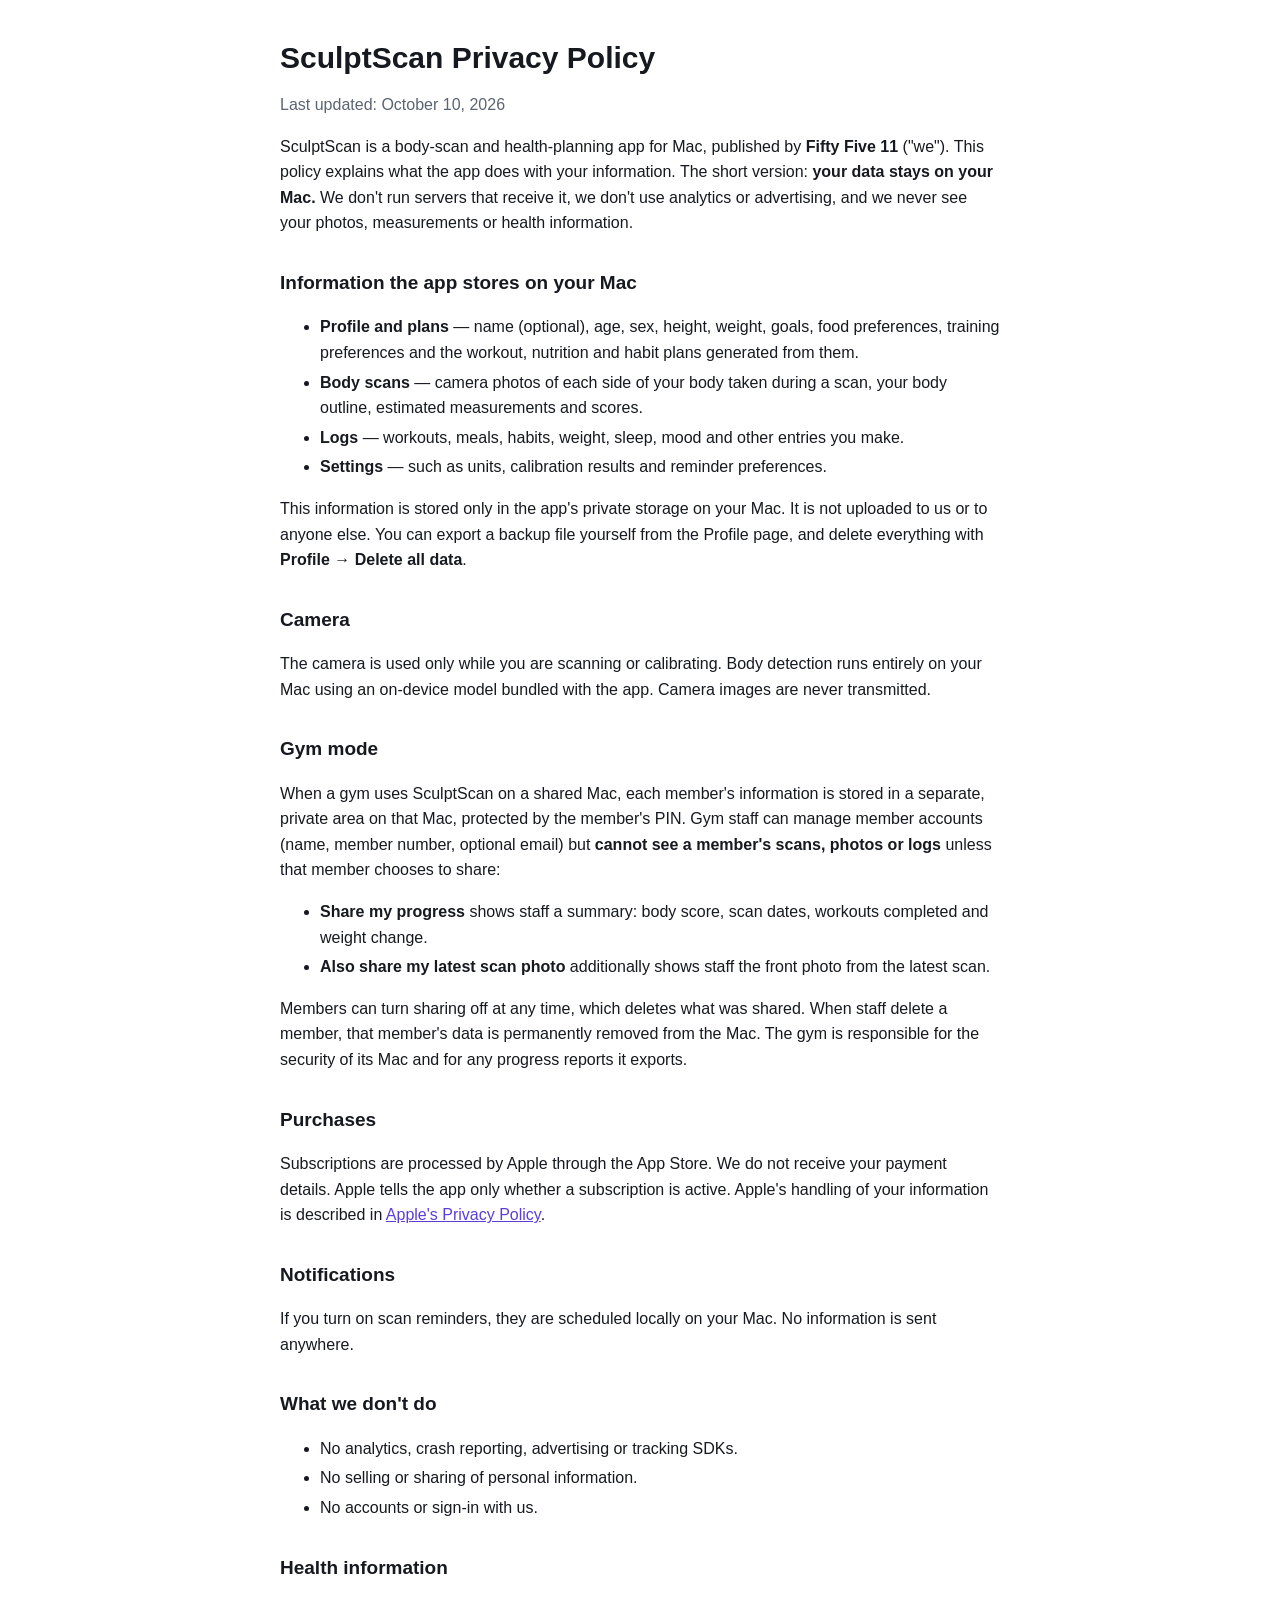
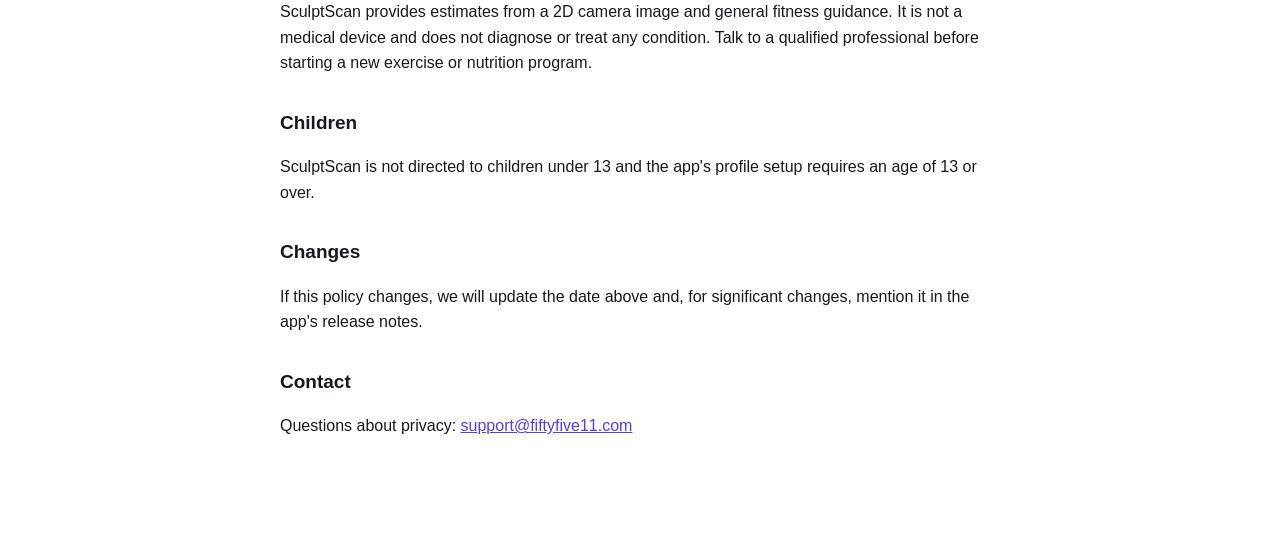
==== privacy.html @ e29a85d4 "SculptScan support and privacy pages" ====
<!doctype html>
<html lang="en">
<head>
  <meta charset="utf-8" />
  <meta name="viewport" content="width=device-width, initial-scale=1" />
  <title>SculptScan Privacy Policy</title>
  <link rel="stylesheet" href="legal.css" />
</head>
<body>
<main>
  <h1>SculptScan Privacy Policy</h1>
  <p class="muted">Last updated: October 10, 2026</p>

  <p>SculptScan is a body-scan and health-planning app for Mac, published by <b>Fifty Five 11</b> ("we").
    This policy explains what the app does with your information. The short version: <b>your data stays on
    your Mac.</b> We don't run servers that receive it, we don't use analytics or advertising, and we never
    see your photos, measurements or health information.</p>

  <h2>Information the app stores on your Mac</h2>
  <ul>
    <li><b>Profile and plans</b> — name (optional), age, sex, height, weight, goals, food preferences,
      training preferences and the workout, nutrition and habit plans generated from them.</li>
    <li><b>Body scans</b> — camera photos of each side of your body taken during a scan, your body outline,
      estimated measurements and scores.</li>
    <li><b>Logs</b> — workouts, meals, habits, weight, sleep, mood and other entries you make.</li>
    <li><b>Settings</b> — such as units, calibration results and reminder preferences.</li>
  </ul>
  <p>This information is stored only in the app's private storage on your Mac. It is not uploaded to us or
    to anyone else. You can export a backup file yourself from the Profile page, and delete everything with
    <b>Profile → Delete all data</b>.</p>

  <h2>Camera</h2>
  <p>The camera is used only while you are scanning or calibrating. Body detection runs entirely on your
    Mac using an on-device model bundled with the app. Camera images are never transmitted.</p>

  <h2>Gym mode</h2>
  <p>When a gym uses SculptScan on a shared Mac, each member's information is stored in a separate, private
    area on that Mac, protected by the member's PIN. Gym staff can manage member accounts (name, member number,
    optional email) but <b>cannot see a member's scans, photos or logs</b> unless that member chooses to share:</p>
  <ul>
    <li><b>Share my progress</b> shows staff a summary: body score, scan dates, workouts completed and weight change.</li>
    <li><b>Also share my latest scan photo</b> additionally shows staff the front photo from the latest scan.</li>
  </ul>
  <p>Members can turn sharing off at any time, which deletes what was shared. When staff delete a member, that
    member's data is permanently removed from the Mac. The gym is responsible for the security of its Mac and
    for any progress reports it exports.</p>

  <h2>Purchases</h2>
  <p>Subscriptions are processed by Apple through the App Store. We do not receive your payment details. Apple
    tells the app only whether a subscription is active. Apple's handling of your information is described in
    <a href="https://www.apple.com/legal/privacy/">Apple's Privacy Policy</a>.</p>

  <h2>Notifications</h2>
  <p>If you turn on scan reminders, they are scheduled locally on your Mac. No information is sent anywhere.</p>

  <h2>What we don't do</h2>
  <ul>
    <li>No analytics, crash reporting, advertising or tracking SDKs.</li>
    <li>No selling or sharing of personal information.</li>
    <li>No accounts or sign-in with us.</li>
  </ul>

  <h2>Health information</h2>
  <p>SculptScan provides estimates from a 2D camera image and general fitness guidance. It is not a medical
    device and does not diagnose or treat any condition. Talk to a qualified professional before starting a new
    exercise or nutrition program.</p>

  <h2>Children</h2>
  <p>SculptScan is not directed to children under 13 and the app's profile setup requires an age of 13 or over.</p>

  <h2>Changes</h2>
  <p>If this policy changes, we will update the date above and, for significant changes, mention it in the
    app's release notes.</p>

  <h2>Contact</h2>
  <p>Questions about privacy: <a href="mailto:support@fiftyfive11.com">support@fiftyfive11.com</a></p>
</main>
</body>
</html>
---- legal.css ----
:root { --bg: #ffffff; --text: #16191f; --muted: #5b6472; --link: #5a3fd6; }
@media (prefers-color-scheme: dark) {
  :root { --bg: #07090d; --text: #e9edf4; --muted: #8b95a7; --link: #a78bff; }
}
body { margin: 0; background: var(--bg); color: var(--text); font: 16px/1.6 -apple-system, BlinkMacSystemFont, "Segoe UI", Inter, sans-serif; }
main { max-width: 720px; margin: 0 auto; padding: 40px 16px 80px; }
h1 { font-size: 30px; line-height: 1.2; margin: 0 0 8px; }
h2 { font-size: 19px; margin: 32px 0 8px; }
.muted { color: var(--muted); }
a { color: var(--link); }
li { margin: 4px 0; }
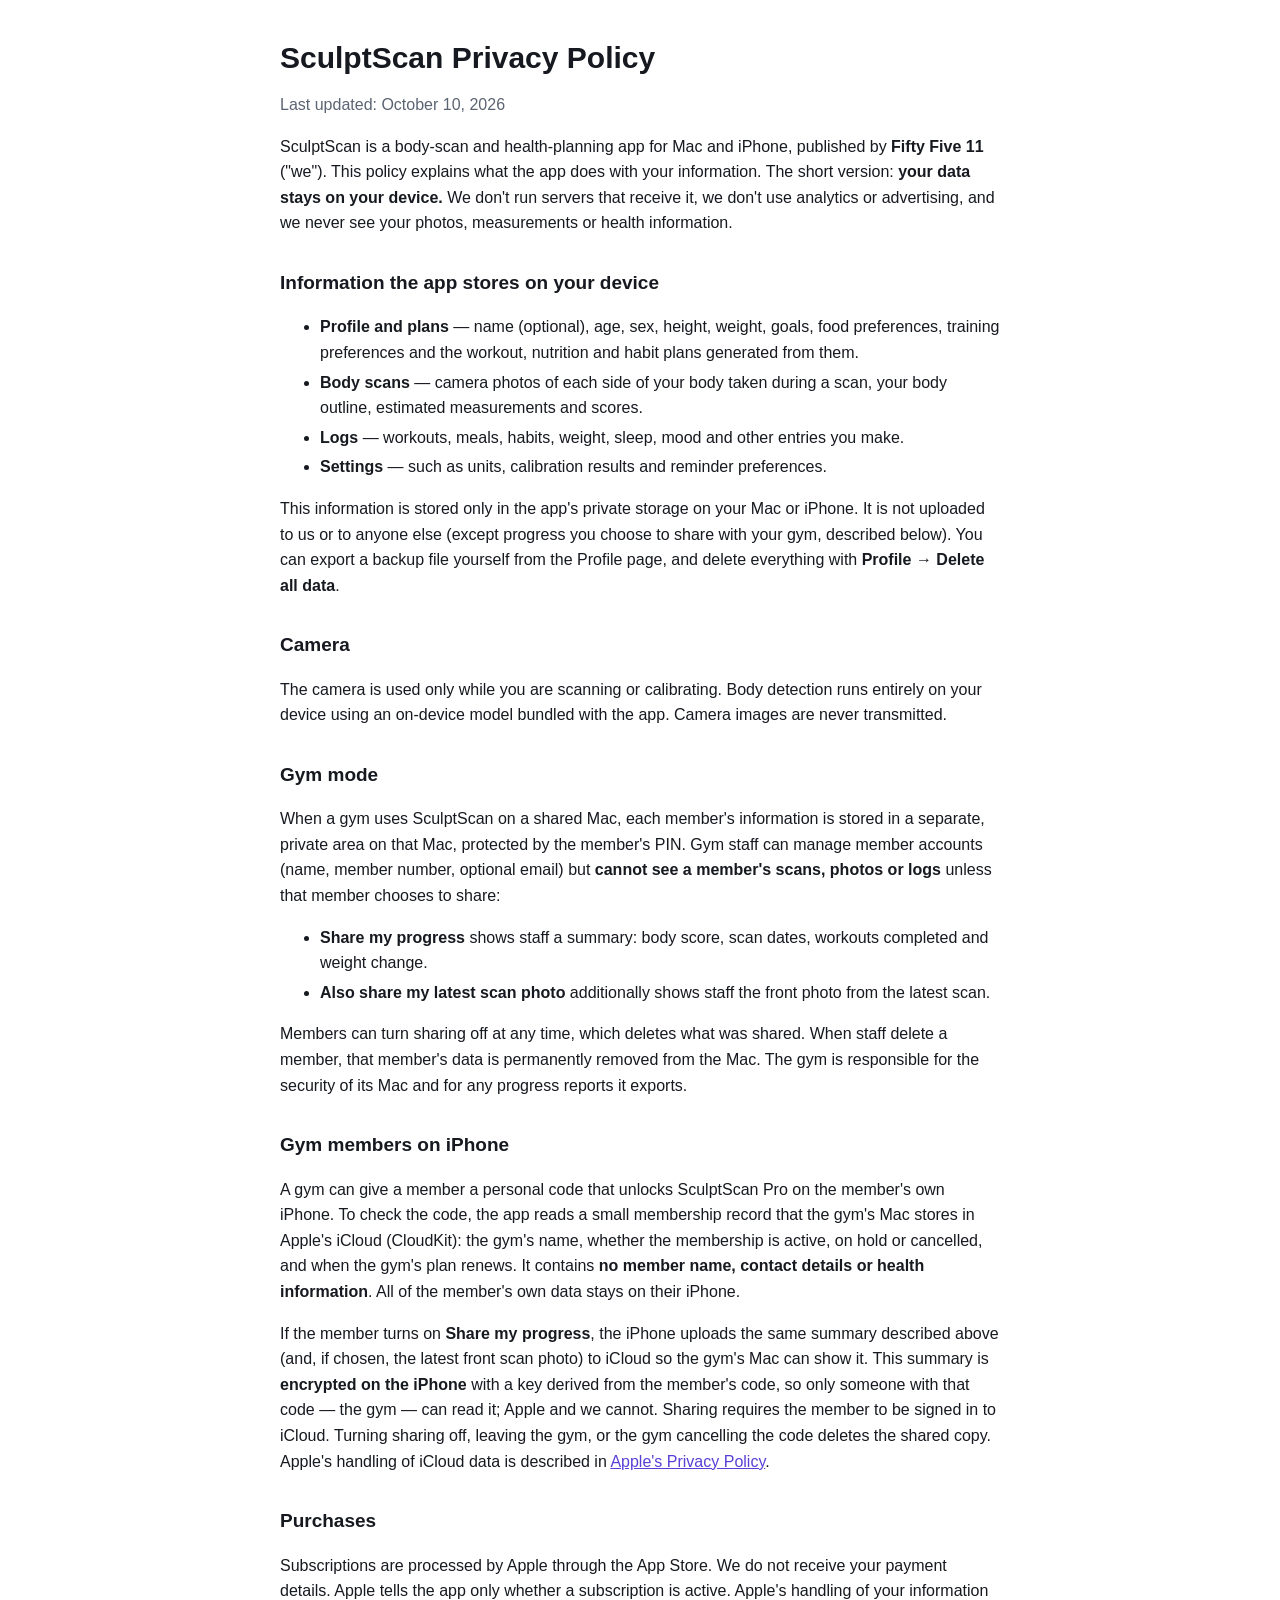
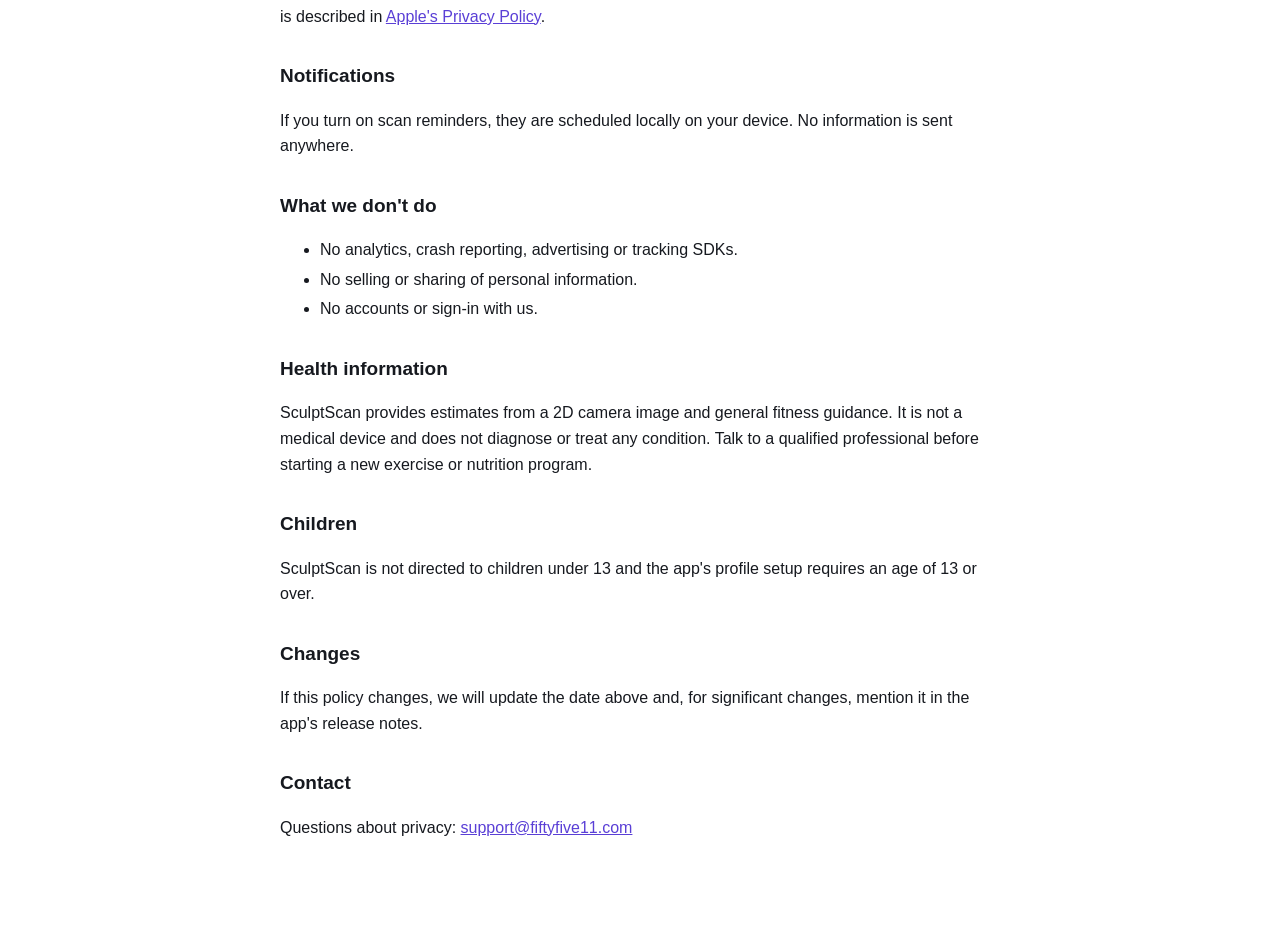
==== commit 1709a2c1: "Privacy policy: iPhone app and gym membership sharing via iCloud" ====
--- a/privacy.html
+++ b/privacy.html
@@ -11,12 +11,12 @@
   <h1>SculptScan Privacy Policy</h1>
   <p class="muted">Last updated: October 10, 2026</p>
 
-  <p>SculptScan is a body-scan and health-planning app for Mac, published by <b>Fifty Five 11</b> ("we").
-    This policy explains what the app does with your information. The short version: <b>your data stays on
-    your Mac.</b> We don't run servers that receive it, we don't use analytics or advertising, and we never
+  <p>SculptScan is a body-scan and health-planning app for Mac and iPhone, published by <b>Fifty Five 11</b>
+    ("we"). This policy explains what the app does with your information. The short version: <b>your data stays
+    on your device.</b> We don't run servers that receive it, we don't use analytics or advertising, and we never
     see your photos, measurements or health information.</p>
 
-  <h2>Information the app stores on your Mac</h2>
+  <h2>Information the app stores on your device</h2>
   <ul>
     <li><b>Profile and plans</b> — name (optional), age, sex, height, weight, goals, food preferences,
       training preferences and the workout, nutrition and habit plans generated from them.</li>
@@ -25,13 +25,13 @@
     <li><b>Logs</b> — workouts, meals, habits, weight, sleep, mood and other entries you make.</li>
     <li><b>Settings</b> — such as units, calibration results and reminder preferences.</li>
   </ul>
-  <p>This information is stored only in the app's private storage on your Mac. It is not uploaded to us or
-    to anyone else. You can export a backup file yourself from the Profile page, and delete everything with
+  <p>This information is stored only in the app's private storage on your Mac or iPhone. It is not uploaded
+    to us or to anyone else (except progress you choose to share with your gym, described below). You can export a backup file yourself from the Profile page, and delete everything with
     <b>Profile → Delete all data</b>.</p>
 
   <h2>Camera</h2>
   <p>The camera is used only while you are scanning or calibrating. Body detection runs entirely on your
-    Mac using an on-device model bundled with the app. Camera images are never transmitted.</p>
+    device using an on-device model bundled with the app. Camera images are never transmitted.</p>
 
   <h2>Gym mode</h2>
   <p>When a gym uses SculptScan on a shared Mac, each member's information is stored in a separate, private
@@ -45,13 +45,26 @@
     member's data is permanently removed from the Mac. The gym is responsible for the security of its Mac and
     for any progress reports it exports.</p>
 
+  <h2>Gym members on iPhone</h2>
+  <p>A gym can give a member a personal code that unlocks SculptScan Pro on the member's own iPhone. To check
+    the code, the app reads a small membership record that the gym's Mac stores in Apple's iCloud (CloudKit):
+    the gym's name, whether the membership is active, on hold or cancelled, and when the gym's plan renews. It
+    contains <b>no member name, contact details or health information</b>. All of the member's own data stays on
+    their iPhone.</p>
+  <p>If the member turns on <b>Share my progress</b>, the iPhone uploads the same summary described above (and,
+    if chosen, the latest front scan photo) to iCloud so the gym's Mac can show it. This summary is
+    <b>encrypted on the iPhone</b> with a key derived from the member's code, so only someone with that code
+    &mdash; the gym &mdash; can read it; Apple and we cannot. Sharing requires the member to be signed in to iCloud.
+    Turning sharing off, leaving the gym, or the gym cancelling the code deletes the shared copy. Apple's handling
+    of iCloud data is described in <a href="https://www.apple.com/legal/privacy/">Apple's Privacy Policy</a>.</p>
+
   <h2>Purchases</h2>
   <p>Subscriptions are processed by Apple through the App Store. We do not receive your payment details. Apple
     tells the app only whether a subscription is active. Apple's handling of your information is described in
     <a href="https://www.apple.com/legal/privacy/">Apple's Privacy Policy</a>.</p>
 
   <h2>Notifications</h2>
-  <p>If you turn on scan reminders, they are scheduled locally on your Mac. No information is sent anywhere.</p>
+  <p>If you turn on scan reminders, they are scheduled locally on your device. No information is sent anywhere.</p>
 
   <h2>What we don't do</h2>
   <ul>
